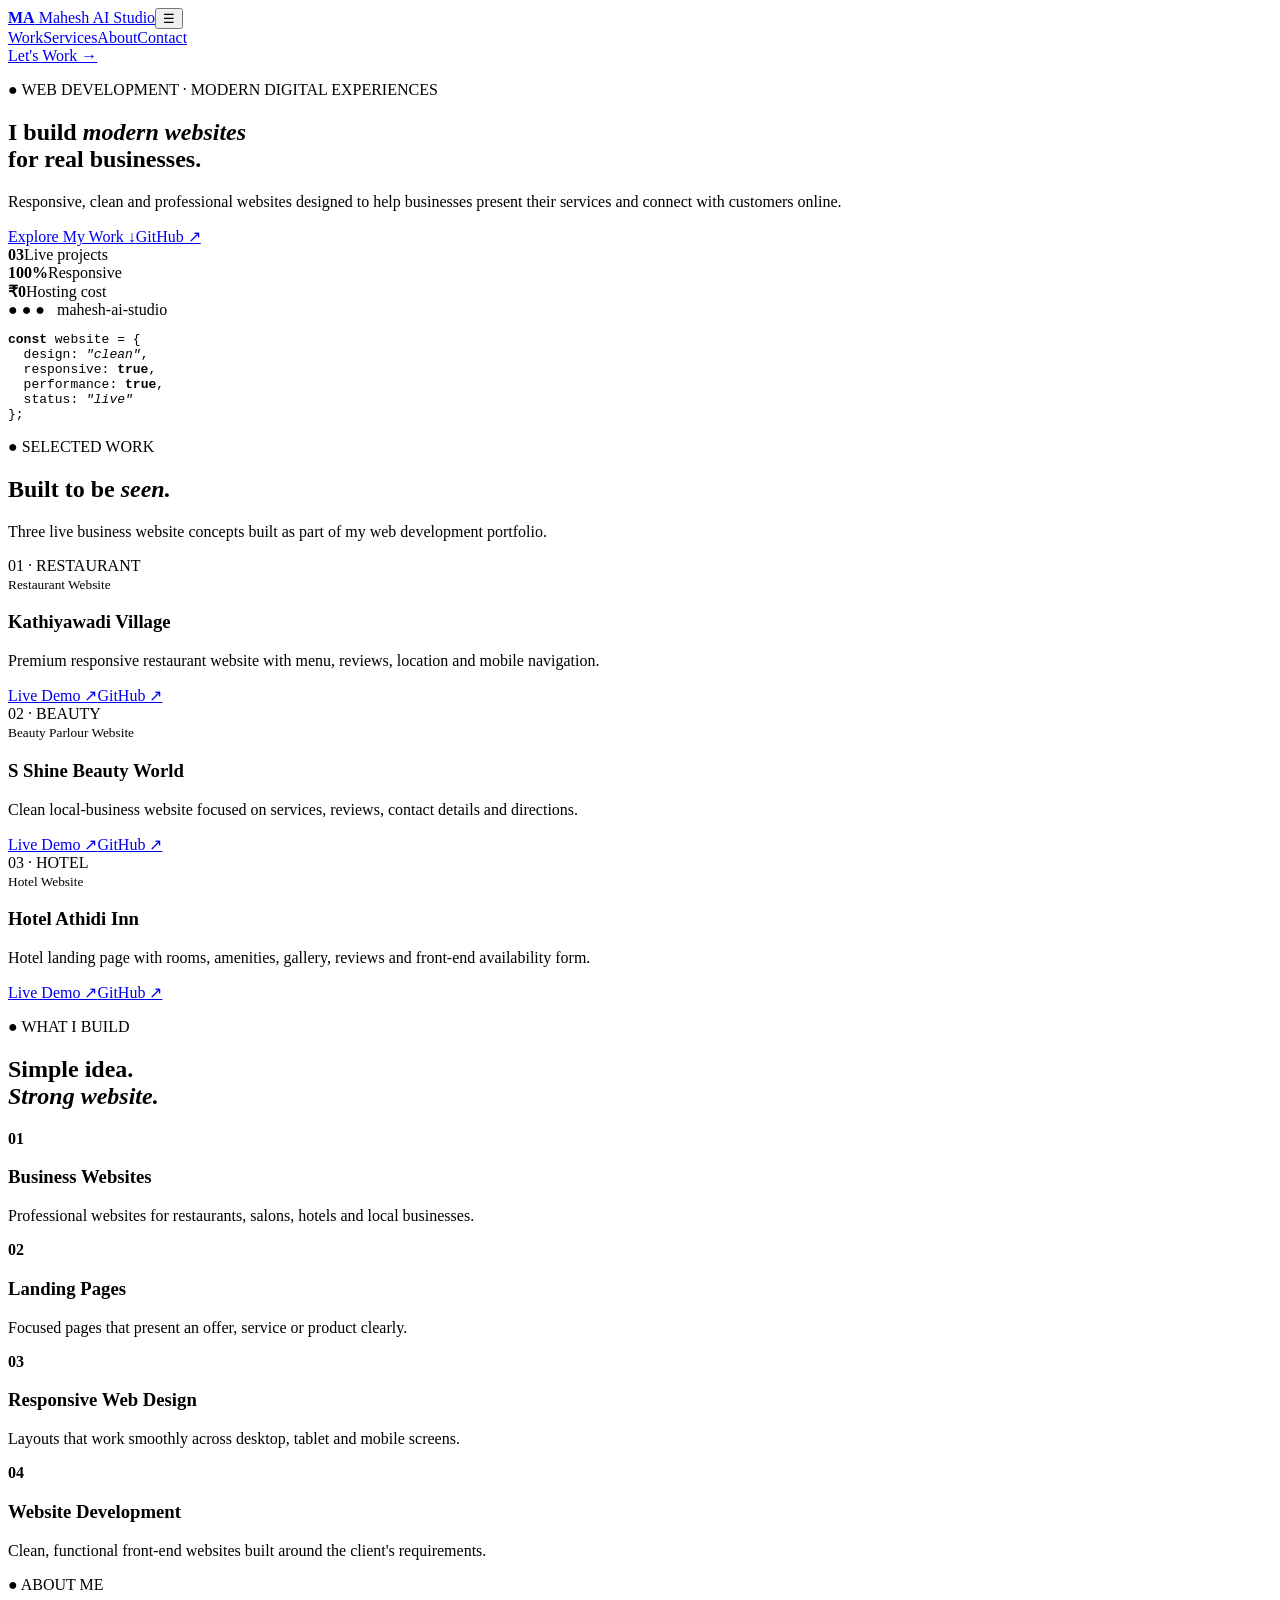
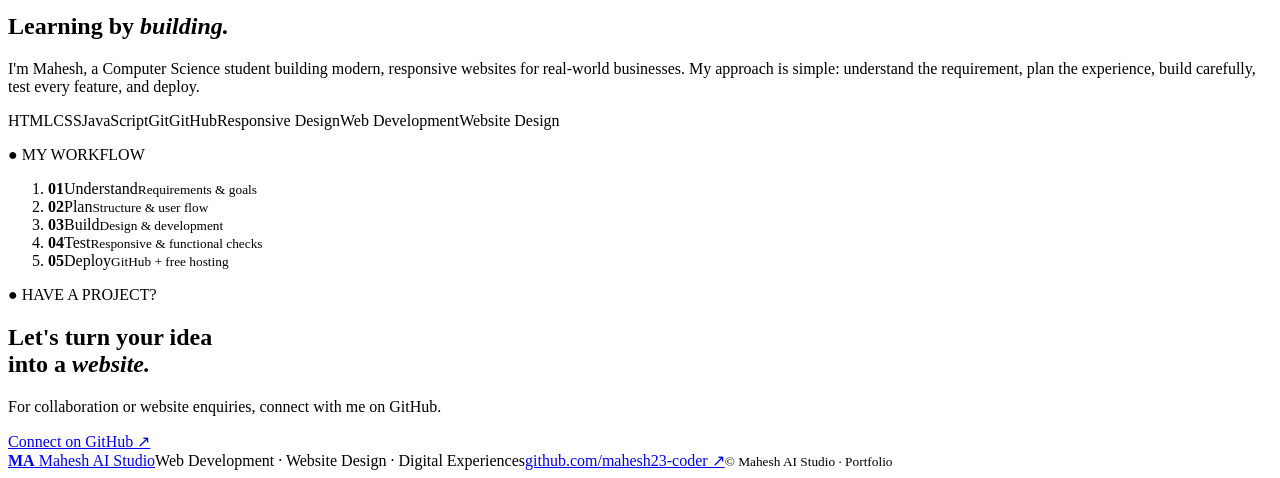
==== index[1].html @ ff225cbf "Add files via upload" ====
<!doctype html>
<html lang="en">
<head>
<meta charset="utf-8"><meta name="viewport" content="width=device-width,initial-scale=1">
<meta name="description" content="Mahesh AI Studio — Web Developer & Website Designer portfolio.">
<title>Mahesh AI Studio | Web Developer & Website Designer</title>
<link rel="preconnect" href="https://fonts.googleapis.com"><link rel="preconnect" href="https://fonts.gstatic.com" crossorigin>
<link href="https://fonts.googleapis.com/css2?family=DM+Sans:wght@400;500;600;700&family=Space+Grotesk:wght@500;600;700&display=swap" rel="stylesheet">
<link rel="stylesheet" href="style.css">
</head>
<body>
<header><a class="logo" href="#home"><b>MA</b> Mahesh AI Studio</a><button id="menu">☰</button>
<nav><a href="#work">Work</a><a href="#services">Services</a><a href="#about">About</a><a href="#contact">Contact</a></nav><a class="headbtn" href="#contact">Let's Work →</a></header>
<main>
<section class="hero" id="home"><div class="heroText">
<p class="kicker">● WEB DEVELOPMENT · MODERN DIGITAL EXPERIENCES</p>
<h1>I build <em>modern websites</em><br>for real businesses.</h1>
<p class="lead">Responsive, clean and professional websites designed to help businesses present their services and connect with customers online.</p>
<div class="actions"><a class="btn primary" href="#work">Explore My Work ↓</a><a class="btn" href="https://github.com/mahesh23-coder" target="_blank" rel="noopener">GitHub ↗</a></div>
<div class="stats"><div><b>03</b><span>Live projects</span></div><div><b>100%</b><span>Responsive</span></div><div><b>₹0</b><span>Hosting cost</span></div></div></div>
<div class="terminal"><div class="termbar">● ● ● &nbsp; mahesh-ai-studio</div><pre><b>const</b> website = {
  design: <i>"clean"</i>,
  responsive: <b>true</b>,
  performance: <b>true</b>,
  status: <i>"live"</i>
};</pre></div></section>

<section class="section" id="work"><div class="heading"><div><p class="kicker">● SELECTED WORK</p><h2>Built to be <em>seen.</em></h2></div><p>Three live business website concepts built as part of my web development portfolio.</p></div>
<div class="projects">
<article><div class="cover restaurant"><span>01 · RESTAURANT</span></div><div class="body"><small>Restaurant Website</small><h3>Kathiyawadi Village</h3><p>Premium responsive restaurant website with menu, reviews, location and mobile navigation.</p><div class="links"><a href="https://mahesh23-coder.github.io/Kathiyawadi-village-website/" target="_blank">Live Demo ↗</a><a href="https://github.com/mahesh23-coder/Kathiyawadi-village-website" target="_blank">GitHub ↗</a></div></div></article>
<article><div class="cover beauty"><span>02 · BEAUTY</span></div><div class="body"><small>Beauty Parlour Website</small><h3>S Shine Beauty World</h3><p>Clean local-business website focused on services, reviews, contact details and directions.</p><div class="links"><a href="https://mahesh23-coder.github.io/S-Shine-beauty-world/" target="_blank">Live Demo ↗</a><a href="https://github.com/mahesh23-coder/S-Shine-beauty-world" target="_blank">GitHub ↗</a></div></div></article>
<article><div class="cover hotel"><span>03 · HOTEL</span></div><div class="body"><small>Hotel Website</small><h3>Hotel Athidi Inn</h3><p>Hotel landing page with rooms, amenities, gallery, reviews and front-end availability form.</p><div class="links"><a href="https://mahesh23-coder.github.io/Hotel-Athidi-Inn/" target="_blank">Live Demo ↗</a><a href="https://github.com/mahesh23-coder/Hotel-Athidi-Inn" target="_blank">GitHub ↗</a></div></div></article>
</div></section>

<section class="section dark" id="services"><p class="kicker">● WHAT I BUILD</p><h2>Simple idea.<br><em>Strong website.</em></h2>
<div class="services"><div><b>01</b><h3>Business Websites</h3><p>Professional websites for restaurants, salons, hotels and local businesses.</p></div>
<div><b>02</b><h3>Landing Pages</h3><p>Focused pages that present an offer, service or product clearly.</p></div>
<div><b>03</b><h3>Responsive Web Design</h3><p>Layouts that work smoothly across desktop, tablet and mobile screens.</p></div>
<div><b>04</b><h3>Website Development</h3><p>Clean, functional front-end websites built around the client's requirements.</p></div></div></section>

<section class="section about" id="about"><div><p class="kicker">● ABOUT ME</p><h2>Learning by <em>building.</em></h2>
<p>I'm Mahesh, a Computer Science student building modern, responsive websites for real-world businesses. My approach is simple: understand the requirement, plan the experience, build carefully, test every feature, and deploy.</p>
<div class="skills"><span>HTML</span><span>CSS</span><span>JavaScript</span><span>Git</span><span>GitHub</span><span>Responsive Design</span><span>Web Development</span><span>Website Design</span></div></div>
<div class="workflow"><p class="kicker">● MY WORKFLOW</p><ol><li><b>01</b><span>Understand</span><small>Requirements & goals</small></li><li><b>02</b><span>Plan</span><small>Structure & user flow</small></li><li><b>03</b><span>Build</span><small>Design & development</small></li><li><b>04</b><span>Test</span><small>Responsive & functional checks</small></li><li><b>05</b><span>Deploy</span><small>GitHub + free hosting</small></li></ol></div></section>

<section class="contact" id="contact"><p class="kicker">● HAVE A PROJECT?</p><h2>Let's turn your idea<br>into a <em>website.</em></h2><p>For collaboration or website enquiries, connect with me on GitHub.</p><a class="btn primary" href="https://github.com/mahesh23-coder" target="_blank" rel="noopener">Connect on GitHub ↗</a></section>
</main>
<footer><a class="logo" href="#home"><b>MA</b> Mahesh AI Studio</a><span>Web Development · Website Design · Digital Experiences</span><a href="https://github.com/mahesh23-coder" target="_blank">github.com/mahesh23-coder ↗</a><small>© <span id="year"></span> Mahesh AI Studio · Portfolio</small></footer>
<script src="script.js"></script></body></html>
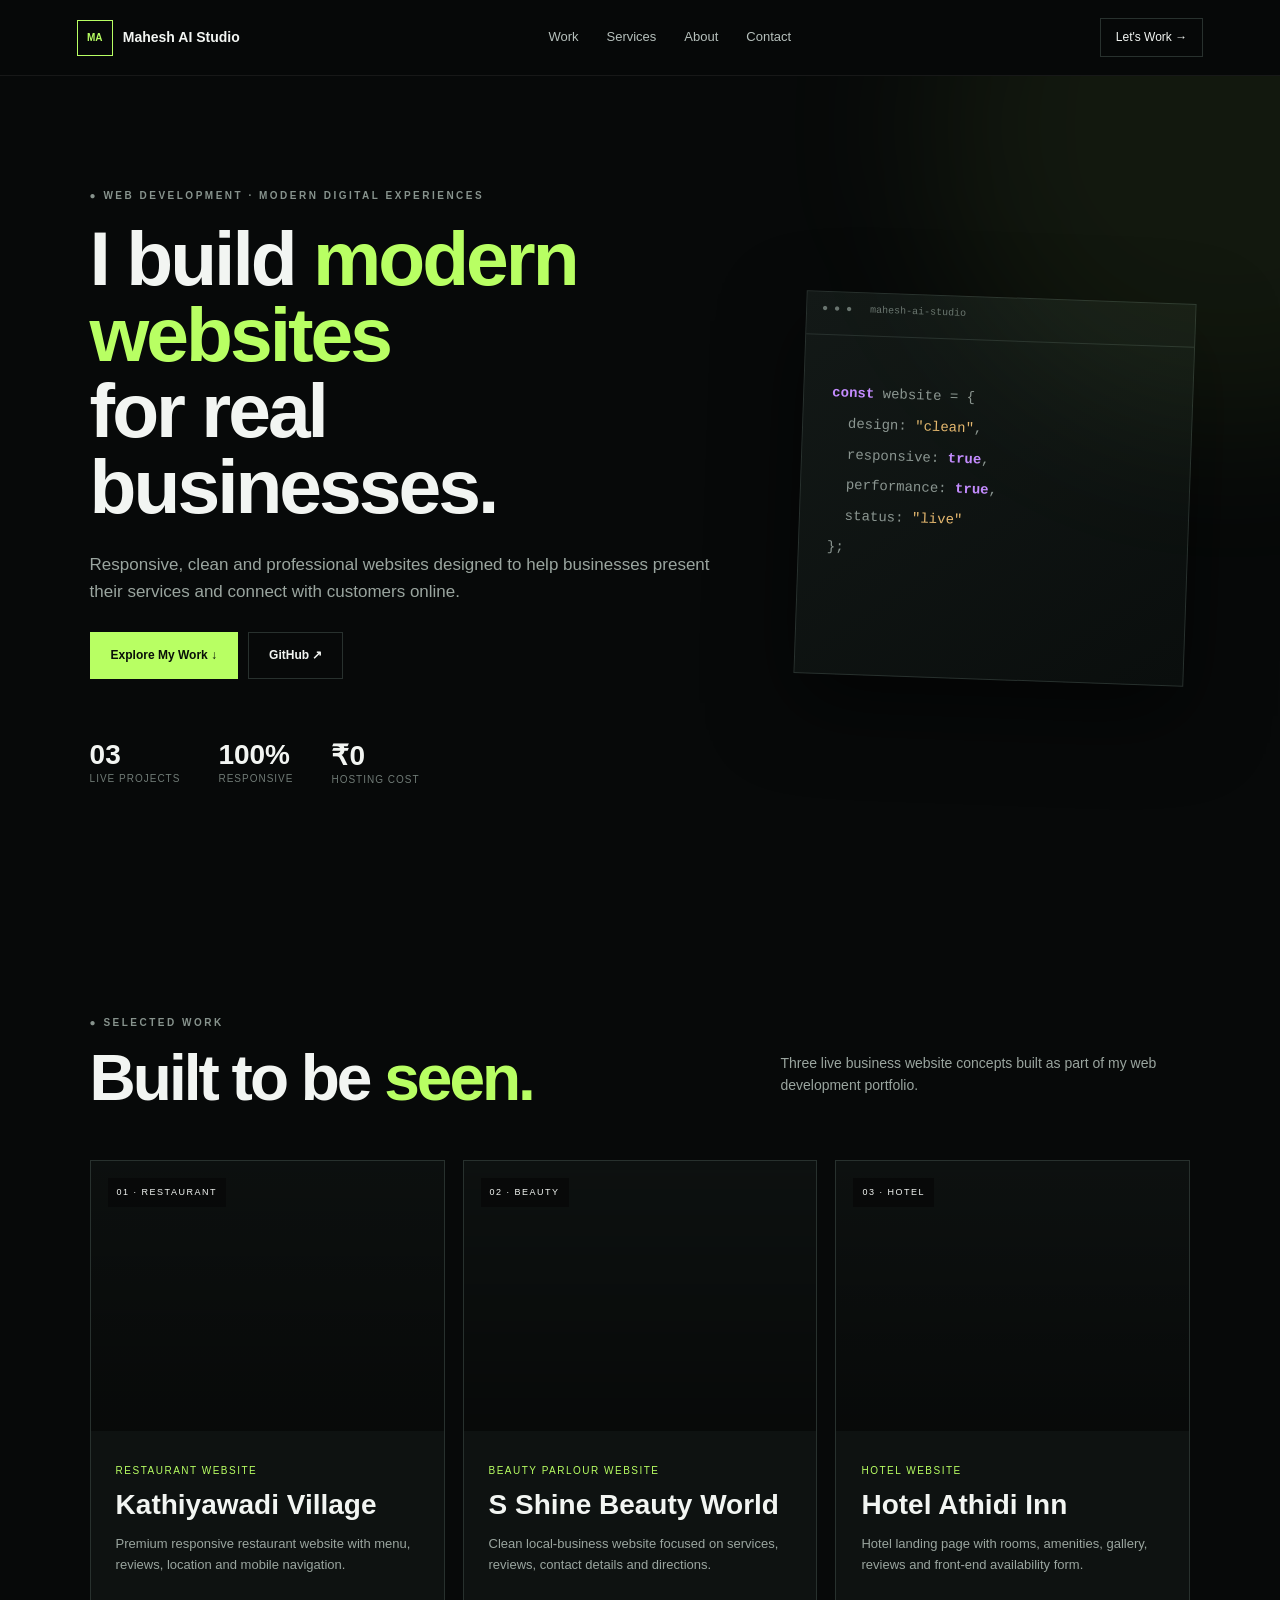
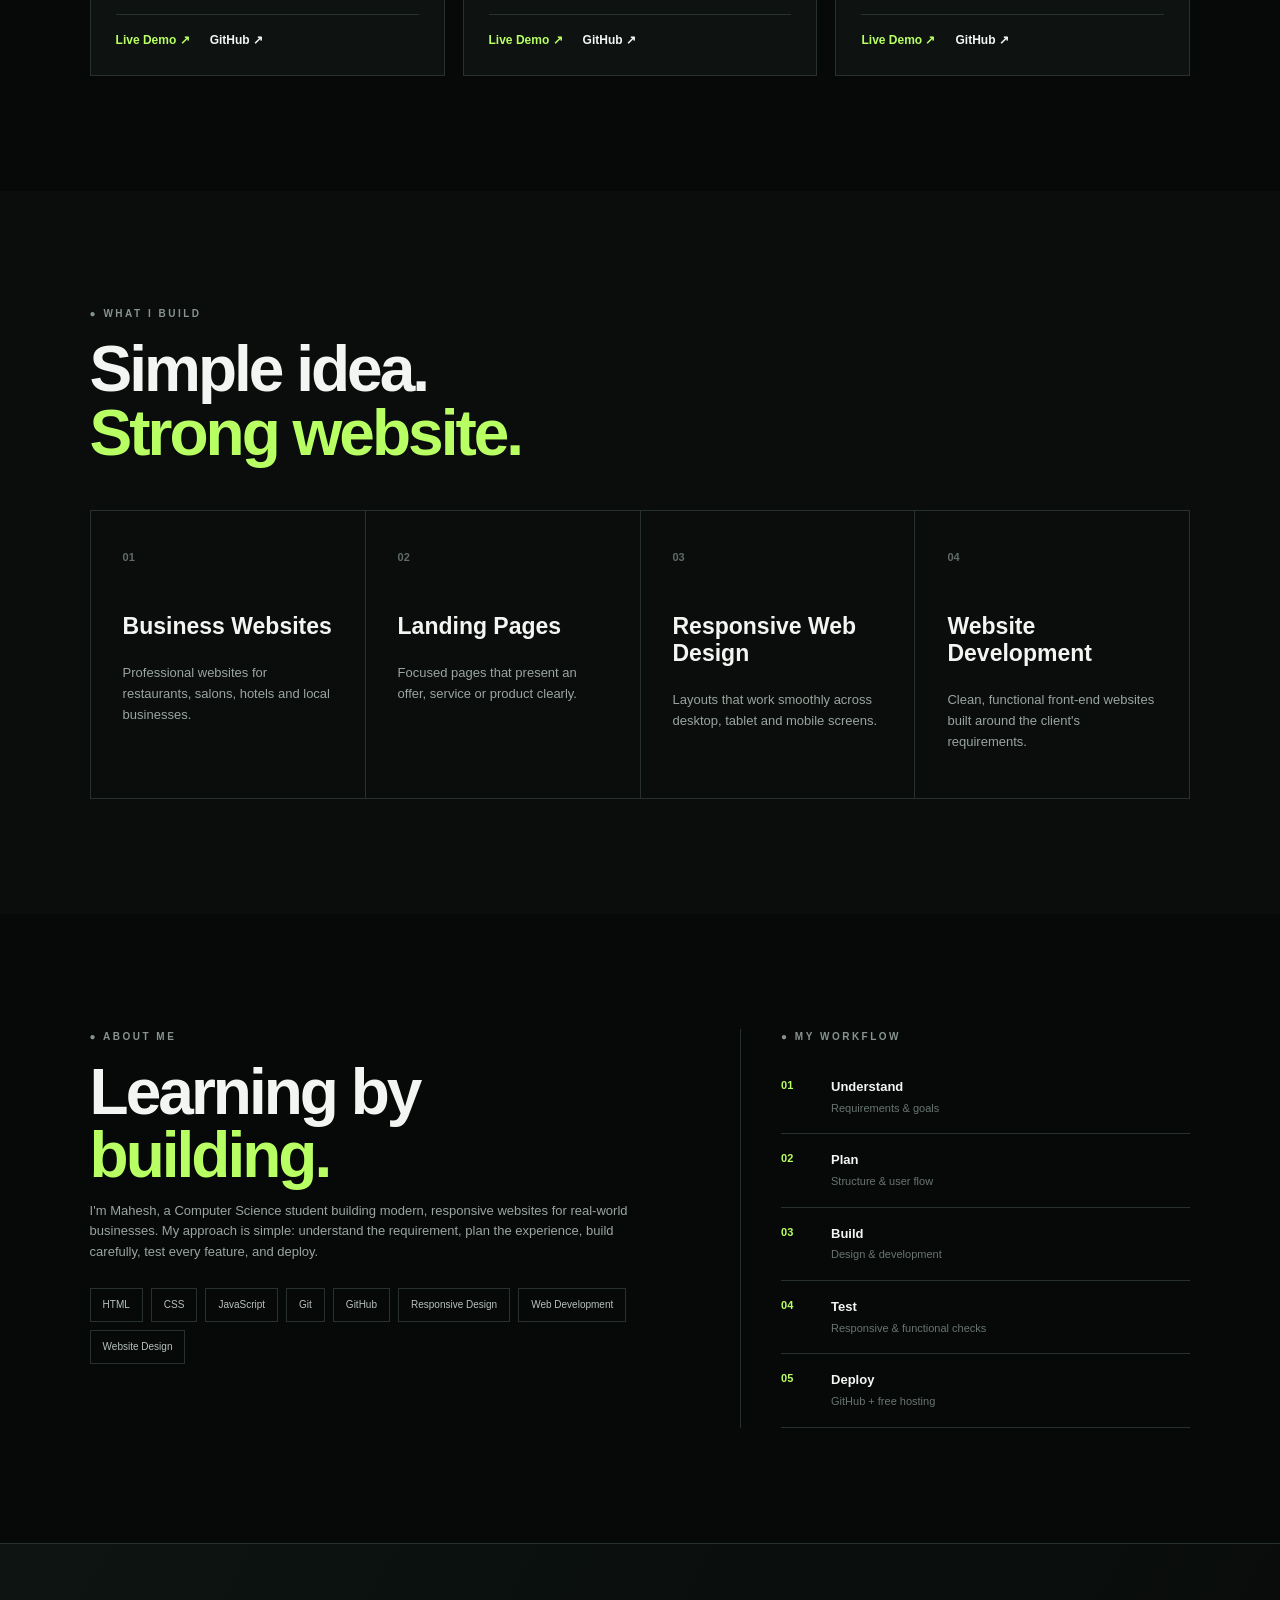
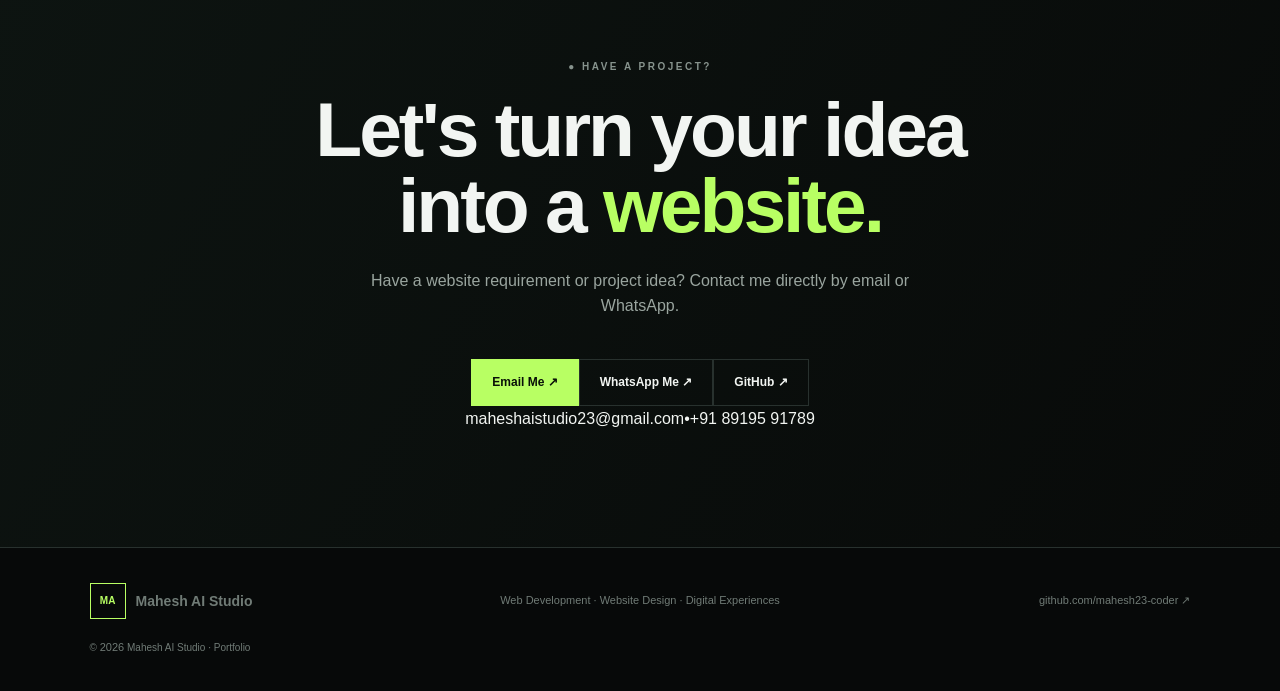
==== commit 1c6410be: "Add files via upload" ====
--- a/index[1].html
+++ b/index[1].html
@@ -43,7 +43,7 @@
 <div class="skills"><span>HTML</span><span>CSS</span><span>JavaScript</span><span>Git</span><span>GitHub</span><span>Responsive Design</span><span>Web Development</span><span>Website Design</span></div></div>
 <div class="workflow"><p class="kicker">● MY WORKFLOW</p><ol><li><b>01</b><span>Understand</span><small>Requirements & goals</small></li><li><b>02</b><span>Plan</span><small>Structure & user flow</small></li><li><b>03</b><span>Build</span><small>Design & development</small></li><li><b>04</b><span>Test</span><small>Responsive & functional checks</small></li><li><b>05</b><span>Deploy</span><small>GitHub + free hosting</small></li></ol></div></section>
 
-<section class="contact" id="contact"><p class="kicker">● HAVE A PROJECT?</p><h2>Let's turn your idea<br>into a <em>website.</em></h2><p>For collaboration or website enquiries, connect with me on GitHub.</p><a class="btn primary" href="https://github.com/mahesh23-coder" target="_blank" rel="noopener">Connect on GitHub ↗</a></section>
+<section class="contact" id="contact"><p class="kicker">● HAVE A PROJECT?</p><h2>Let's turn your idea<br>into a <em>website.</em></h2><p>Have a website requirement or project idea? Contact me directly by email or WhatsApp.</p><div class="contact-actions"><a class="btn primary" href="mailto:maheshaistudio23@gmail.com">Email Me ↗</a><a class="btn whatsapp" href="https://wa.me/918919591789" target="_blank" rel="noopener">WhatsApp Me ↗</a><a class="btn" href="https://github.com/mahesh23-coder" target="_blank" rel="noopener">GitHub ↗</a></div><div class="contact-details"><a href="mailto:maheshaistudio23@gmail.com">maheshaistudio23@gmail.com</a><span>•</span><a href="https://wa.me/918919591789" target="_blank" rel="noopener">+91 89195 91789</a></div></section>
 </main>
 <footer><a class="logo" href="#home"><b>MA</b> Mahesh AI Studio</a><span>Web Development · Website Design · Digital Experiences</span><a href="https://github.com/mahesh23-coder" target="_blank">github.com/mahesh23-coder ↗</a><small>© <span id="year"></span> Mahesh AI Studio · Portfolio</small></footer>
 <script src="script.js"></script></body></html>
--- a/style.css
+++ b/style.css
@@ -0,0 +1 @@
+:root{--bg:#070909;--panel:#0e1211;--text:#f2f5f2;--muted:#9aa59f;--line:#28312e;--green:#b8ff63;--sans:"DM Sans",Arial,sans-serif;--head:"Space Grotesk",Arial,sans-serif}*{box-sizing:border-box}html{scroll-behavior:smooth}body{margin:0;background:var(--bg);color:var(--text);font-family:var(--sans);line-height:1.6}a{text-decoration:none;color:inherit}header{height:76px;padding:0 6%;display:flex;align-items:center;justify-content:space-between;border-bottom:1px solid #fff1;background:#070909ed;backdrop-filter:blur(15px);position:sticky;top:0;z-index:5}.logo{display:flex;align-items:center;gap:10px;font-weight:700;font-size:14px}.logo b{width:36px;height:36px;border:1px solid var(--green);display:grid;place-items:center;color:var(--green);font-size:10px}nav{display:flex;gap:28px;font-size:13px;color:#b6c0bc}nav a:hover{color:var(--green)}.headbtn{border:1px solid var(--line);padding:9px 15px;font-size:12px}#menu{display:none;background:none;border:0;color:white;font-size:23px}.hero{min-height:calc(100vh - 76px);padding:95px 7%;display:grid;grid-template-columns:1.25fr .75fr;gap:60px;align-items:center;position:relative;overflow:hidden}.hero:after{content:"";position:absolute;width:600px;height:600px;border-radius:50%;background:#b8ff6310;filter:blur(80px);right:-250px;top:-250px}.heroText{position:relative;z-index:1}.kicker{font-size:10px;letter-spacing:2.5px;font-weight:700;color:#87938d;margin:0 0 16px}.hero h1,h2{font:600 clamp(45px,6vw,82px)/.99 var(--head);letter-spacing:-3px;margin:0}.hero h1 em,h2 em{font-style:normal;color:var(--green)}.lead{font-size:17px;color:var(--muted);max-width:620px;margin:27px 0}.actions{display:flex;gap:10px;flex-wrap:wrap}.btn{display:inline-flex;padding:13px 20px;border:1px solid var(--line);font-size:12px;font-weight:700}.primary{background:var(--green);color:#091008;border-color:var(--green)}.stats{display:flex;gap:38px;margin-top:60px}.stats div{display:flex;flex-direction:column}.stats b{font:600 28px var(--head)}.stats span{font-size:10px;color:#707b76;text-transform:uppercase;letter-spacing:1px}.terminal{background:linear-gradient(145deg,#131917,#0a0e0d);border:1px solid var(--line);box-shadow:0 30px 80px #0008;transform:rotate(2deg)}.termbar{height:43px;border-bottom:1px solid var(--line);padding:11px 15px;color:#69746f;font:10px monospace}.terminal pre{padding:28px;min-height:310px;color:#8b9691;font:14px/2.2 monospace}.terminal b{color:#c48cff}.terminal i{color:#e5b86f;font-style:normal}.section{max-width:1400px;margin:auto;padding:115px 7%}.heading{display:flex;justify-content:space-between;align-items:end;gap:40px;margin-bottom:50px}.heading>p{max-width:410px;color:var(--muted);font-size:14px}.section h2{font-size:clamp(43px,5vw,70px)}.projects{display:grid;grid-template-columns:repeat(3,1fr);gap:18px}.projects article{background:var(--panel);border:1px solid var(--line);overflow:hidden;transition:.25s}.projects article:hover{transform:translateY(-7px);border-color:#46524d}.cover{height:270px;background-size:cover;background-position:center;position:relative}.restaurant{background-image:linear-gradient(#0002,#0007),url("https://images.unsplash.com/photo-1517248135467-4c7edcad34c4?auto=format&fit=crop&w=1000&q=85")}.beauty{background-image:linear-gradient(#0001,#0007),url("https://images.unsplash.com/photo-1560066984-138dadb4c035?auto=format&fit=crop&w=1000&q=85")}.hotel{background-image:linear-gradient(#0001,#0007),url("https://images.unsplash.com/photo-1566073771259-6a8506099945?auto=format&fit=crop&w=1000&q=85")}.cover span{position:absolute;left:17px;top:17px;background:#070909dd;padding:7px 9px;font-size:9px;letter-spacing:1.5px}.body{padding:25px}.body small{color:var(--green);font-size:10px;letter-spacing:1.5px;text-transform:uppercase}.body h3{font:600 28px var(--head);margin:7px 0 10px}.body p{color:var(--muted);font-size:13px;min-height:62px}.links{display:flex;gap:20px;border-top:1px solid var(--line);padding-top:16px;margin-top:18px}.links a{font-size:12px;font-weight:700}.links a:first-child{color:var(--green)}.dark{max-width:none;background:#0a0d0c}.services{display:grid;grid-template-columns:repeat(4,1fr);margin-top:45px;border-top:1px solid var(--line);border-left:1px solid var(--line)}.services>div{padding:32px;border-right:1px solid var(--line);border-bottom:1px solid var(--line);min-height:235px}.services b{font-size:11px;color:#5f6a65}.services h3{font:600 23px var(--head);margin-top:45px}.services p,.about>div>p:not(.kicker){color:var(--muted);font-size:13px}.about{display:grid;grid-template-columns:1.1fr .9fr;gap:100px}.skills{display:flex;flex-wrap:wrap;gap:8px;margin-top:25px}.skills span{border:1px solid var(--line);padding:8px 12px;font-size:10px;color:#b7c1bd}.workflow{border-left:1px solid var(--line);padding-left:40px}.workflow ol{list-style:none;padding:0;margin:0}.workflow li{display:grid;grid-template-columns:40px 1fr;gap:2px 10px;padding:16px 0;border-bottom:1px solid var(--line)}.workflow b{grid-row:1/3;color:var(--green);font-size:11px}.workflow span{font-weight:700;font-size:13px}.workflow small{color:#69756f;font-size:11px}.contact{text-align:center;padding:115px 7%;border-top:1px solid var(--line);background:linear-gradient(120deg,#0d1411,#080a09)}.contact h2{font-size:clamp(45px,6vw,78px)}.contact p:not(.kicker){color:var(--muted);max-width:600px;margin:25px auto}.contact .btn{margin-top:15px}footer{padding:35px 7%;border-top:1px solid var(--line);display:grid;grid-template-columns:1fr 1fr 1fr;gap:20px;align-items:center;color:#707b76}footer span,footer>a:last-of-type{font-size:11px}footer>span{text-align:center}footer>a:last-of-type{text-align:right}footer small{grid-column:1/-1;font-size:10px}@media(max-width:900px){nav{display:none;position:absolute;top:76px;left:0;right:0;background:#080b0a;padding:20px 7%;flex-direction:column;border-bottom:1px solid var(--line)}nav.open{display:flex}#menu{display:block}.headbtn{display:none}.hero{grid-template-columns:1fr}.terminal{max-width:600px;margin:auto}.projects{grid-template-columns:1fr 1fr}.services{grid-template-columns:1fr 1fr}.about{grid-template-columns:1fr;gap:55px}.workflow{border-left:0;border-top:1px solid var(--line);padding:35px 0 0}footer{grid-template-columns:1fr 1fr}footer>span{text-align:left}footer>a:last-of-type{text-align:right}}@media(max-width:600px){header{height:70px;padding:0 5%}.hero{padding:70px 6%}.hero h1{font-size:49px;letter-spacing:-2px}.lead{font-size:14px}.stats{gap:22px;margin-top:45px}.stats b{font-size:23px}.terminal{transform:none}.terminal pre{font-size:11px;min-height:270px;padding:22px}.section{padding:80px 6%}.heading{display:block}.heading>p{margin-top:18px}.projects,.services{grid-template-columns:1fr}.cover{height:245px}.services>div{min-height:190px}.services h3{margin-top:35px}.about>div>p:not(.kicker){font-size:14px}.contact{padding:80px 6%}.contact h2{font-size:47px}footer{grid-template-columns:1fr;padding:35px 6%}footer>span,footer>a:last-of-type{text-align:left}footer small{grid-column:auto}}
